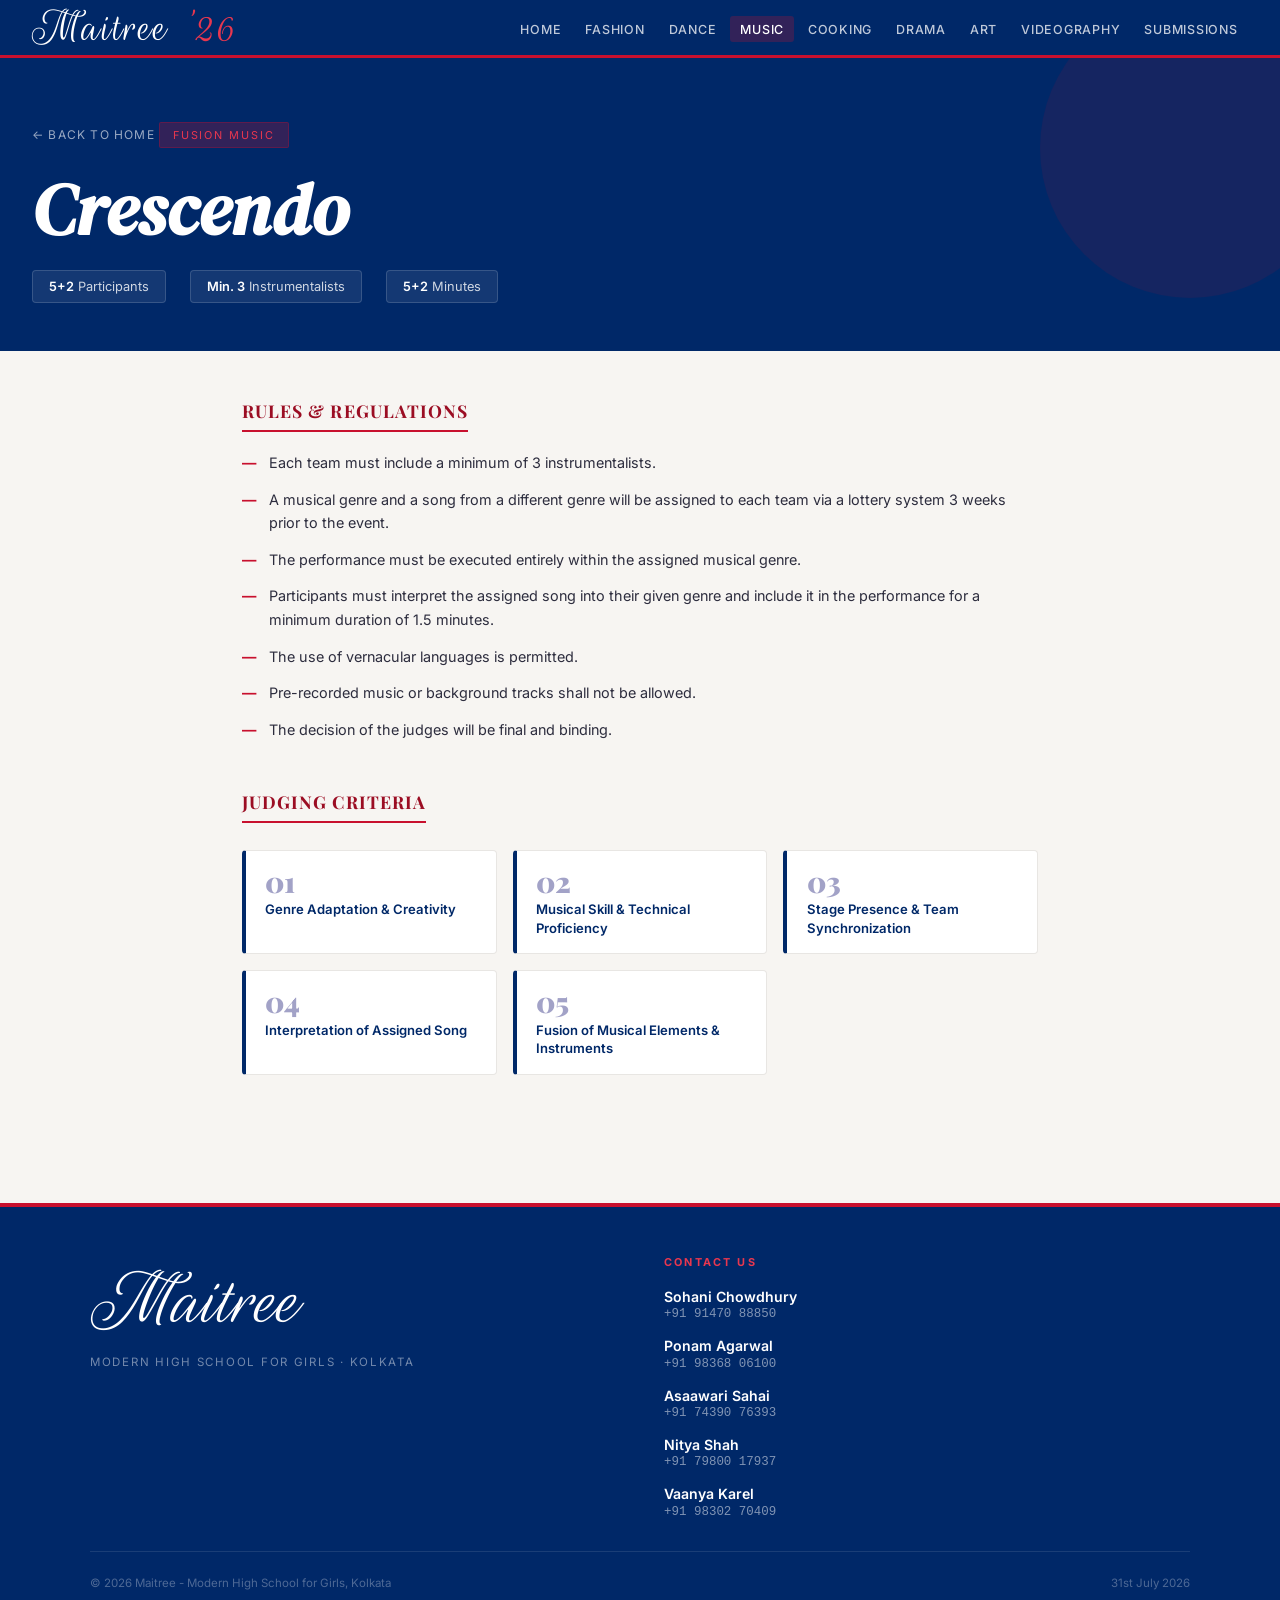
==== crescendo.html @ f15493b9 "Add files via upload" ====
<!DOCTYPE html>
<html lang="en">
<head>
  <meta charset="UTF-8">
  <meta name="viewport" content="width=device-width, initial-scale=1.0">
  <title>Crescendo - Maitree 2026</title>
  <link rel="stylesheet" href="style.css">
  <link rel="preconnect" href="https://fonts.googleapis.com">
  <link rel="preconnect" href="https://fonts.gstatic.com" crossorigin>
  <link href="https://fonts.googleapis.com/css2?family=Gamja+Flower&family=Rouge+Script&display=swap" rel="stylesheet">
</head>
<body>

  <!-- navbar -->
  <nav>
    <a class="nav-logo" href="index.html">Maitree <span>'26</span></a>
    <ul class="nav-links" id="navLinks">
      <li><a href="index.html">Home</a></li>
      <li><a href="metamorphosis.html">Fashion</a></li>
      <li><a href="footnotes.html">Dance</a></li>
      <li><a href="crescendo.html" class="active">Music</a></li>
      <li><a href="whisked.html">Cooking</a></li>
      <li><a href="curtain.html">Drama</a></li>
      <li><a href="stroked.html">Art</a></li>
      <li><a href="cue.html">Videography</a></li>
      <li><a href="submissions.html">Submissions</a></li>
    </ul>
    <div class="hamburger" id="hamburger" onclick="toggleMenu()">
      <span></span><span></span><span></span>
    </div>
  </nav>

  <div class="page-wrapper">

    <!-- main -->
    <div class="event-hero">
      <a class="back-btn" href="index.html">← Back to Home</a>
      <span class="event-type-tag">Fusion Music</span>
      <h1 class="event-title">Crescendo</h1>
      <div class="event-quickstats">
        <span class="stat-pill"><strong>5+2</strong> Participants</span>
        <span class="stat-pill"><strong>Min. 3</strong> Instrumentalists</span>
        <span class="stat-pill"><strong>5+2</strong> Minutes</span>
      </div>
    </div>

    <!-- content -->
    <div class="event-content">

      <div class="content-block fade-in">
        <h3>Rules &amp; Regulations</h3>
        <ul class="rules-list">
          <li>Each team must include a minimum of 3 instrumentalists.</li>
          <li>A musical genre and a song from a different genre will be assigned to each team via a lottery system 3 weeks prior to the event.</li>
          <li>The performance must be executed entirely within the assigned musical genre.</li>
          <li>Participants must interpret the assigned song into their given genre and include it in the performance for a minimum duration of 1.5 minutes.</li>
          <li>The use of vernacular languages is permitted.</li>
          <li>Pre-recorded music or background tracks shall not be allowed.</li>
          <li>The decision of the judges will be final and binding.</li>
        </ul>
      </div>

      <div class="content-block fade-in">
        <h3>Judging Criteria</h3>
        <div class="judging-grid">
          <div class="judging-item"><div class="num">01</div><p>Genre Adaptation &amp; Creativity</p></div>
          <div class="judging-item"><div class="num">02</div><p>Musical Skill &amp; Technical Proficiency</p></div>
          <div class="judging-item"><div class="num">03</div><p>Stage Presence &amp; Team Synchronization</p></div>
          <div class="judging-item"><div class="num">04</div><p>Interpretation of Assigned Song</p></div>
          <div class="judging-item"><div class="num">05</div><p>Fusion of Musical Elements &amp; Instruments</p></div>
        </div>
      </div>

    </div>

    <!-- footer -->
    <footer>
      <div class="footer-inner">
        <div>
          <div class="footer-brand">Maitree</div>
          <div class="footer-school">Modern High School for Girls · Kolkata</div>
        </div>
        <div class="footer-contact">
          <h4>Contact Us</h4>
          <ul class="contact-list">
            <li><span class="contact-name">Sohani Chowdhury</span><span class="contact-num">+91 91470 88850</span></li>
            <li><span class="contact-name">Ponam Agarwal</span><span class="contact-num">+91 98368 06100</span></li>
            <li><span class="contact-name">Asaawari Sahai</span><span class="contact-num">+91 74390 76393</span></li>
            <li><span class="contact-name">Nitya Shah</span><span class="contact-num">+91 79800 17937</span></li>
            <li><span class="contact-name">Vaanya Karel</span><span class="contact-num">+91 98302 70409</span></li>
          </ul>
        </div>
      </div>
      <div class="footer-bottom">
        <span>© 2026 Maitree - Modern High School for Girls, Kolkata</span>
        <span>31st July 2026</span>
      </div>
    </footer>

  </div>

  <script>
    function toggleMenu() { document.getElementById('navLinks').classList.toggle('open'); }
    setTimeout(() => { document.querySelectorAll('.fade-in').forEach(el => el.classList.add('visible')); }, 150);
  </script>
</body>
</html>
---- style.css ----
@import url('https://fonts.googleapis.com/css2?family=Playfair+Display:ital,wght@0,400;0,700;0,900;1,400&family=Inter:wght@300;400;500;600&family=DM+Serif+Display:ital@0;1&display=swap');

:root {
  --red: #C8102E;
  --red-dark: #9B0D23;
  --red-light: #E8374F;
  --blue: #002868;
  --blue-mid: #1A3A7C;
  --blue-light: #2D5FB7;
  --white: #FFFFFF;
  --off-white: #F7F5F2;
  --grey: #E8E6E3;
  --text: #1A1A2E;
  --text-muted: #5A5A72;
}

*, *::before, *::after { box-sizing: border-box; margin: 0; padding: 0; }
html { scroll-behavior: smooth; }
body {
  font-family: 'Inter', sans-serif;
  background: var(--off-white);
  color: var(--text);
  overflow-x: hidden;
}

/* navbar */
nav {
  position: fixed; top: 0; left: 0; right: 0; z-index: 1000;
  background: var(--blue);
  display: flex; align-items: center; justify-content: space-between;
  padding: 0 2rem;
  height: 58px;
  border-bottom: 3px solid var(--red);
}

.nav-logo {
  font-family: "Rouge Script", cursive;
  font-weight: 400;
  font-style: normal;
  font-size: 3rem;
  color: var(--white);
  letter-spacing: 0.04em;
  text-decoration: none;
}
.nav-logo span { color: var(--red-light); }

.nav-links {
  display: flex; gap: 0.2rem; align-items: center; list-style: none;
}

.nav-links a {
  color: rgba(255,255,255,0.75);
  text-decoration: none;
  font-size: 0.78rem;
  font-weight: 500;
  letter-spacing: 0.06em;
  text-transform: uppercase;
  padding: 0.35rem 0.65rem;
  border-radius: 3px;
  transition: all 0.2s;
}
.nav-links a:hover,
.nav-links a.active {
  color: var(--white);
  background: rgba(200,16,46,0.25);
}

.hamburger {
  display: none; flex-direction: column; gap: 5px;
  cursor: pointer; padding: 4px;
}
.hamburger span { width: 24px; height: 2px; background: white; border-radius: 2px; }

/* wrapper */
.page-wrapper { padding-top: 58px; min-height: 100vh; }

/* footer */
footer {
  background: var(--blue);
  color: rgba(255,255,255,0.7);
  padding: 3rem 2rem;
  border-top: 4px solid var(--red);
}

.footer-inner {
  max-width: 1100px; margin: 0 auto;
  display: grid; grid-template-columns: 1fr 1fr;
  gap: 3rem; align-items: start;
}

.footer-brand {
  font-family: "Rouge Script", cursive;
  font-weight: 400;
  font-style: normal;
  font-size: 5rem; color: var(--white);
  font-style: italic; margin-bottom: 0.4rem;
}

.footer-school {
  font-size: 0.72rem; letter-spacing: 0.15em;
  text-transform: uppercase; color: rgba(255,255,255,0.45);
  margin-bottom: 1rem;
}

.footer-desc {
  font-size: 0.82rem; line-height: 1.7;
  color: rgba(255,255,255,0.5);
}

.footer-contact h4 {
  font-size: 0.68rem; letter-spacing: 0.2em;
  text-transform: uppercase; color: var(--red-light);
  margin-bottom: 1.2rem;
}

.contact-list { list-style: none; display: flex; flex-direction: column; gap: 1rem; }
.contact-list li { display: flex; flex-direction: column; gap: 0.15rem; }
.contact-name { font-size: 0.88rem; font-weight: 600; color: var(--white); }
.contact-num { font-size: 0.78rem; color: rgba(255,255,255,0.5); font-family: 'Courier New', monospace; }

.footer-bottom {
  max-width: 1100px; margin: 2rem auto 0;
  padding-top: 1.5rem;
  border-top: 1px solid rgba(255,255,255,0.1);
  display: flex; justify-content: space-between; align-items: center;
  flex-wrap: wrap; gap: 1rem;
  font-size: 0.72rem; color: rgba(255,255,255,0.3);
}

/* main */
.event-hero {
  background: var(--blue);
  padding: 4rem 2rem 3rem;
  position: relative; overflow: hidden;
}

.event-hero::after {
  content: '';
  position: absolute; right: -60px; top: -60px;
  width: 300px; height: 300px; border-radius: 50%;
  background: rgba(200,16,46,0.1);
}

.back-btn {
  display: inline-flex; align-items: center; gap: 0.5rem;
  color: rgba(255,255,255,0.6);
  font-size: 0.75rem; letter-spacing: 0.1em; text-transform: uppercase;
  cursor: pointer; border: none; background: none;
  margin-bottom: 2rem; transition: color 0.2s; text-decoration: none;
}
.back-btn:hover { color: var(--white); }

.event-type-tag {
  display: inline-block;
  background: rgba(200,16,46,0.25); color: var(--red-light);
  font-size: 0.68rem; letter-spacing: 0.18em; text-transform: uppercase;
  padding: 0.3rem 0.8rem; border-radius: 2px;
  border: 1px solid rgba(200,16,46,0.3); margin-bottom: 1rem;
}

.event-title {
  font-family: 'DM Serif Display', serif;
  font-size: clamp(2.5rem, 6vw, 4.5rem);
  color: var(--white); font-style: italic;
  line-height: 1; margin-bottom: 1rem; position: relative; z-index: 1;
}

.event-quickstats {
  display: flex; flex-wrap: wrap; gap: 1.5rem;
  margin-top: 1.5rem; position: relative; z-index: 1;
}

.stat-pill {
  background: rgba(255,255,255,0.08);
  border: 1px solid rgba(255,255,255,0.15);
  border-radius: 4px; padding: 0.5rem 1rem;
  color: rgba(255,255,255,0.8); font-size: 0.8rem;
}
.stat-pill strong { color: var(--white); font-weight: 600; }

/* content */
.event-content {
  max-width: 860px; margin: 0 auto;
  padding: 3rem 2rem 5rem;
}

.content-block { margin-bottom: 3rem; }

.content-block h3 {
  font-family: 'Playfair Display', serif;
  font-size: 1.1rem; font-weight: 700; color: var(--red-dark);
  letter-spacing: 0.06em; text-transform: uppercase;
  margin-bottom: 1.2rem; padding-bottom: 0.5rem;
  border-bottom: 2px solid var(--red); display: inline-block;
}

.rules-list { list-style: none; display: flex; flex-direction: column; gap: 0.8rem; }

.rules-list li {
  display: flex; gap: 0.8rem;
  font-size: 0.9rem; line-height: 1.65; color: #2D2D3E;
}
.rules-list li::before { content: '—'; color: var(--red); flex-shrink: 0; font-weight: 700; }

.judging-grid {
  display: grid;
  grid-template-columns: repeat(auto-fill, minmax(220px, 1fr));
  gap: 1rem; margin-top: 0.5rem;
}

.judging-item {
  background: var(--white);
  border: 1px solid var(--grey);
  border-left: 4px solid var(--blue);
  border-radius: 4px; padding: 1rem 1.2rem;
}
.judging-item .num {
  font-family: 'Playfair Display', serif;
  font-size: 1.8rem; font-weight: 900;
  color: #a2a2c7; line-height: 1; margin-bottom: 0.3rem;
}
.judging-item p { font-size: 0.82rem; font-weight: 600; color: var(--blue); line-height: 1.4; }

.round-badge {
  display: inline-block; background: var(--red); color: white;
  font-size: 0.65rem; letter-spacing: 0.12em; text-transform: uppercase;
  padding: 0.25rem 0.7rem; border-radius: 2px; margin-bottom: 1rem;
}
.round-badge.blue { background: var(--blue); }

.round-block {
  background: var(--white); border: 1px solid var(--grey);
  border-radius: 6px; padding: 1.5rem; margin-bottom: 1.5rem;
}
.round-block h4 {
  font-family: 'Playfair Display', serif;
  font-size: 1.05rem; font-weight: 700; color: var(--blue); margin-bottom: 0.3rem;
}
.round-block .round-meta { font-size: 0.75rem; color: var(--text-muted); margin-bottom: 1rem; }

/* fade */
.fade-in { opacity: 0; transform: translateY(18px); transition: opacity 0.5s, transform 0.5s; }
.fade-in.visible { opacity: 1; transform: none; }

/* responsive */
@media (max-width: 768px) {
  .nav-links { display: none; flex-direction: column; }
  .nav-links.open {
    display: flex; position: fixed;
    top: 58px; left: 0; right: 0;
    background: var(--blue); padding: 1rem;
    border-bottom: 2px solid var(--red); z-index: 999;
  }
  .hamburger { display: flex; }
  .footer-inner { grid-template-columns: 1fr; gap: 2rem; }
}
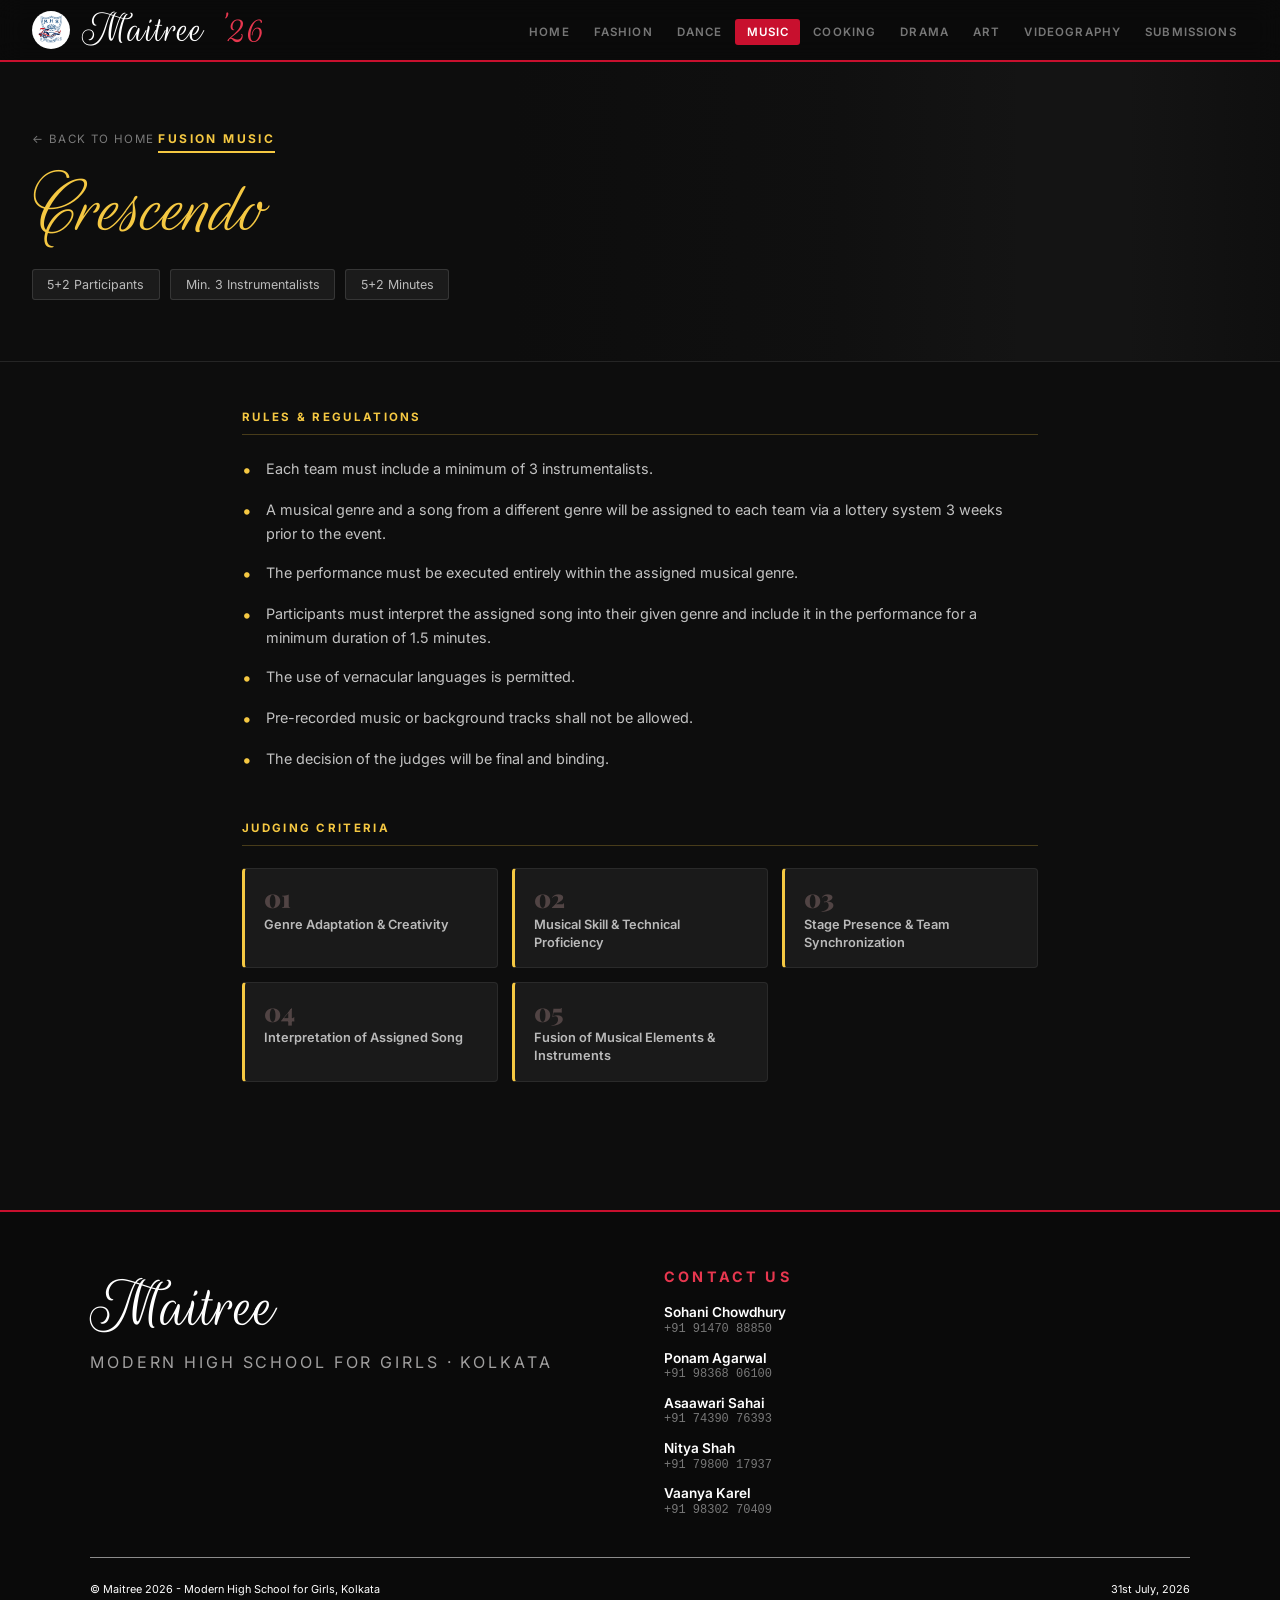
==== commit 223b7b9f: "Add files via upload" ====
--- a/crescendo.html
+++ b/crescendo.html
@@ -13,7 +13,10 @@
 
   <!-- navbar -->
   <nav>
+    <div class="nav-left">
+    <img src="logo.png" class="nav-img">
     <a class="nav-logo" href="index.html">Maitree <span>'26</span></a>
+  </div>
     <ul class="nav-links" id="navLinks">
       <li><a href="index.html">Home</a></li>
       <li><a href="metamorphosis.html">Fashion</a></li>
@@ -33,14 +36,14 @@
   <div class="page-wrapper">
 
     <!-- main -->
-    <div class="event-hero">
+    <div class="event-hero music">
       <a class="back-btn" href="index.html">← Back to Home</a>
       <span class="event-type-tag">Fusion Music</span>
       <h1 class="event-title">Crescendo</h1>
       <div class="event-quickstats">
-        <span class="stat-pill"><strong>5+2</strong> Participants</span>
-        <span class="stat-pill"><strong>Min. 3</strong> Instrumentalists</span>
-        <span class="stat-pill"><strong>5+2</strong> Minutes</span>
+        <span class="stat-pill">5+2 Participants</span>
+        <span class="stat-pill">Min. 3 Instrumentalists</span>
+        <span class="stat-pill">5+2 Minutes</span>
       </div>
     </div>
 
@@ -92,8 +95,8 @@
         </div>
       </div>
       <div class="footer-bottom">
-        <span>© 2026 Maitree - Modern High School for Girls, Kolkata</span>
-        <span>31st July 2026</span>
+        <span>© Maitree 2026 - Modern High School for Girls, Kolkata</span>
+        <span>31st July, 2026</span>
       </div>
     </footer>
 
--- a/style.css
+++ b/style.css
@@ -1,256 +1,487 @@
-@import url('https://fonts.googleapis.com/css2?family=Playfair+Display:ital,wght@0,400;0,700;0,900;1,400&family=Inter:wght@300;400;500;600&family=DM+Serif+Display:ital@0;1&display=swap');
-
-:root {
-  --red: #C8102E;
-  --red-dark: #9B0D23;
-  --red-light: #E8374F;
-  --blue: #002868;
-  --blue-mid: #1A3A7C;
-  --blue-light: #2D5FB7;
-  --white: #FFFFFF;
-  --off-white: #F7F5F2;
-  --grey: #E8E6E3;
-  --text: #1A1A2E;
-  --text-muted: #5A5A72;
-}
-
-*, *::before, *::after { box-sizing: border-box; margin: 0; padding: 0; }
-html { scroll-behavior: smooth; }
-body {
-  font-family: 'Inter', sans-serif;
-  background: var(--off-white);
-  color: var(--text);
-  overflow-x: hidden;
-}
-
-/* navbar */
-nav {
-  position: fixed; top: 0; left: 0; right: 0; z-index: 1000;
-  background: var(--blue);
-  display: flex; align-items: center; justify-content: space-between;
-  padding: 0 2rem;
-  height: 58px;
-  border-bottom: 3px solid var(--red);
-}
-
-.nav-logo {
-  font-family: "Rouge Script", cursive;
-  font-weight: 400;
-  font-style: normal;
-  font-size: 3rem;
-  color: var(--white);
-  letter-spacing: 0.04em;
-  text-decoration: none;
-}
-.nav-logo span { color: var(--red-light); }
-
-.nav-links {
-  display: flex; gap: 0.2rem; align-items: center; list-style: none;
-}
-
-.nav-links a {
-  color: rgba(255,255,255,0.75);
-  text-decoration: none;
-  font-size: 0.78rem;
-  font-weight: 500;
-  letter-spacing: 0.06em;
-  text-transform: uppercase;
-  padding: 0.35rem 0.65rem;
-  border-radius: 3px;
-  transition: all 0.2s;
-}
-.nav-links a:hover,
-.nav-links a.active {
-  color: var(--white);
-  background: rgba(200,16,46,0.25);
-}
-
-.hamburger {
-  display: none; flex-direction: column; gap: 5px;
-  cursor: pointer; padding: 4px;
-}
-.hamburger span { width: 24px; height: 2px; background: white; border-radius: 2px; }
-
-/* wrapper */
-.page-wrapper { padding-top: 58px; min-height: 100vh; }
-
-/* footer */
-footer {
-  background: var(--blue);
-  color: rgba(255,255,255,0.7);
-  padding: 3rem 2rem;
-  border-top: 4px solid var(--red);
-}
-
-.footer-inner {
-  max-width: 1100px; margin: 0 auto;
-  display: grid; grid-template-columns: 1fr 1fr;
-  gap: 3rem; align-items: start;
-}
-
-.footer-brand {
-  font-family: "Rouge Script", cursive;
-  font-weight: 400;
-  font-style: normal;
-  font-size: 5rem; color: var(--white);
-  font-style: italic; margin-bottom: 0.4rem;
-}
-
-.footer-school {
-  font-size: 0.72rem; letter-spacing: 0.15em;
-  text-transform: uppercase; color: rgba(255,255,255,0.45);
-  margin-bottom: 1rem;
-}
-
-.footer-desc {
-  font-size: 0.82rem; line-height: 1.7;
-  color: rgba(255,255,255,0.5);
-}
-
-.footer-contact h4 {
-  font-size: 0.68rem; letter-spacing: 0.2em;
-  text-transform: uppercase; color: var(--red-light);
-  margin-bottom: 1.2rem;
-}
-
-.contact-list { list-style: none; display: flex; flex-direction: column; gap: 1rem; }
-.contact-list li { display: flex; flex-direction: column; gap: 0.15rem; }
-.contact-name { font-size: 0.88rem; font-weight: 600; color: var(--white); }
-.contact-num { font-size: 0.78rem; color: rgba(255,255,255,0.5); font-family: 'Courier New', monospace; }
-
-.footer-bottom {
-  max-width: 1100px; margin: 2rem auto 0;
-  padding-top: 1.5rem;
-  border-top: 1px solid rgba(255,255,255,0.1);
-  display: flex; justify-content: space-between; align-items: center;
-  flex-wrap: wrap; gap: 1rem;
-  font-size: 0.72rem; color: rgba(255,255,255,0.3);
-}
-
-/* main */
-.event-hero {
-  background: var(--blue);
-  padding: 4rem 2rem 3rem;
-  position: relative; overflow: hidden;
-}
-
-.event-hero::after {
-  content: '';
-  position: absolute; right: -60px; top: -60px;
-  width: 300px; height: 300px; border-radius: 50%;
-  background: rgba(200,16,46,0.1);
-}
-
-.back-btn {
-  display: inline-flex; align-items: center; gap: 0.5rem;
-  color: rgba(255,255,255,0.6);
-  font-size: 0.75rem; letter-spacing: 0.1em; text-transform: uppercase;
-  cursor: pointer; border: none; background: none;
-  margin-bottom: 2rem; transition: color 0.2s; text-decoration: none;
-}
-.back-btn:hover { color: var(--white); }
-
-.event-type-tag {
-  display: inline-block;
-  background: rgba(200,16,46,0.25); color: var(--red-light);
-  font-size: 0.68rem; letter-spacing: 0.18em; text-transform: uppercase;
-  padding: 0.3rem 0.8rem; border-radius: 2px;
-  border: 1px solid rgba(200,16,46,0.3); margin-bottom: 1rem;
-}
-
-.event-title {
-  font-family: 'DM Serif Display', serif;
-  font-size: clamp(2.5rem, 6vw, 4.5rem);
-  color: var(--white); font-style: italic;
-  line-height: 1; margin-bottom: 1rem; position: relative; z-index: 1;
-}
-
-.event-quickstats {
-  display: flex; flex-wrap: wrap; gap: 1.5rem;
-  margin-top: 1.5rem; position: relative; z-index: 1;
-}
-
-.stat-pill {
-  background: rgba(255,255,255,0.08);
-  border: 1px solid rgba(255,255,255,0.15);
-  border-radius: 4px; padding: 0.5rem 1rem;
-  color: rgba(255,255,255,0.8); font-size: 0.8rem;
-}
-.stat-pill strong { color: var(--white); font-weight: 600; }
-
-/* content */
-.event-content {
-  max-width: 860px; margin: 0 auto;
-  padding: 3rem 2rem 5rem;
-}
-
-.content-block { margin-bottom: 3rem; }
-
-.content-block h3 {
-  font-family: 'Playfair Display', serif;
-  font-size: 1.1rem; font-weight: 700; color: var(--red-dark);
-  letter-spacing: 0.06em; text-transform: uppercase;
-  margin-bottom: 1.2rem; padding-bottom: 0.5rem;
-  border-bottom: 2px solid var(--red); display: inline-block;
-}
-
-.rules-list { list-style: none; display: flex; flex-direction: column; gap: 0.8rem; }
-
-.rules-list li {
-  display: flex; gap: 0.8rem;
-  font-size: 0.9rem; line-height: 1.65; color: #2D2D3E;
-}
-.rules-list li::before { content: '—'; color: var(--red); flex-shrink: 0; font-weight: 700; }
-
-.judging-grid {
-  display: grid;
-  grid-template-columns: repeat(auto-fill, minmax(220px, 1fr));
-  gap: 1rem; margin-top: 0.5rem;
-}
-
-.judging-item {
-  background: var(--white);
-  border: 1px solid var(--grey);
-  border-left: 4px solid var(--blue);
-  border-radius: 4px; padding: 1rem 1.2rem;
-}
-.judging-item .num {
-  font-family: 'Playfair Display', serif;
-  font-size: 1.8rem; font-weight: 900;
-  color: #a2a2c7; line-height: 1; margin-bottom: 0.3rem;
-}
-.judging-item p { font-size: 0.82rem; font-weight: 600; color: var(--blue); line-height: 1.4; }
-
-.round-badge {
-  display: inline-block; background: var(--red); color: white;
-  font-size: 0.65rem; letter-spacing: 0.12em; text-transform: uppercase;
-  padding: 0.25rem 0.7rem; border-radius: 2px; margin-bottom: 1rem;
-}
-.round-badge.blue { background: var(--blue); }
-
-.round-block {
-  background: var(--white); border: 1px solid var(--grey);
-  border-radius: 6px; padding: 1.5rem; margin-bottom: 1.5rem;
-}
-.round-block h4 {
-  font-family: 'Playfair Display', serif;
-  font-size: 1.05rem; font-weight: 700; color: var(--blue); margin-bottom: 0.3rem;
-}
-.round-block .round-meta { font-size: 0.75rem; color: var(--text-muted); margin-bottom: 1rem; }
-
-/* fade */
-.fade-in { opacity: 0; transform: translateY(18px); transition: opacity 0.5s, transform 0.5s; }
-.fade-in.visible { opacity: 1; transform: none; }
-
-/* responsive */
-@media (max-width: 768px) {
-  .nav-links { display: none; flex-direction: column; }
-  .nav-links.open {
-    display: flex; position: fixed;
-    top: 58px; left: 0; right: 0;
-    background: var(--blue); padding: 1rem;
-    border-bottom: 2px solid var(--red); z-index: 999;
-  }
-  .hamburger { display: flex; }
-  .footer-inner { grid-template-columns: 1fr; gap: 2rem; }
-}   +@import url('https://fonts.googleapis.com/css2?family=Playfair+Display:ital,wght@0,400;0,700;0,900;1,400&family=Inter:wght@300;400;500;600;700&family=DM+Serif+Display:ital@0;1&family=Rouge+Script&family=Gamja+Flower&display=swap');
+
+:root {
+  /* Core palette — matches the PDF dark aesthetic */
+  --black:      #0d0d0d;
+  --black-soft: #141414;
+  --card-bg:    #1a1a1a;
+  --border:     rgba(255,255,255,0.07);
+
+  /* Accent colours pulled from the PDF graphics */
+  --red:        #C8102E;
+  --red-dark:   #9B0D23;
+  --red-light:  #E8374F;
+  --blue:       #002868;
+  --blue-mid:   #1A3A7C;
+  --blue-light: #2D5FB7;
+  --gold:       #f5c842;
+  --teal:       #00c9c9;
+  --pink:       #e040a0;
+  --green:      #4caf7d;
+
+  --white:      #FFFFFF;
+  --off-white:  #F0EEE9;
+  --text:       rgba(255,255,255,0.88);
+  --text-muted: rgba(255,255,255,0.45);
+  --text-dim:   rgba(255,255,255,0.25);
+}
+
+.btn-pdf {
+  background: transparent;
+  color: rgba(255,255,255,0.5);
+  border: 1px solid rgba(255,255,255,0.12);
+  padding: 0.8rem 2.2rem;
+  border-radius: 3px;
+  font-size: 0.78rem; font-weight: 700;
+  letter-spacing: 0.12em; text-transform: uppercase;
+  cursor: pointer; transition: all 0.2s;
+  text-decoration: none; display: inline-block;
+}
+.btn-pdf:hover {
+  color: var(--gold);
+  border-color: var(--gold);
+}
+
+*, *::before, *::after { box-sizing: border-box; margin: 0; padding: 0; }
+html { scroll-behavior: smooth; }
+body {
+  font-family: 'Inter', sans-serif;
+  background: var(--black);
+  color: var(--text);
+  overflow-x: hidden;
+}
+
+/* =====================
+   NAVIGATION
+===================== */
+nav {
+  position: fixed; top: 0; left: 0; right: 0; z-index: 1000;
+  background: rgba(10,10,10,0.92);
+  backdrop-filter: blur(12px);
+  -webkit-backdrop-filter: blur(12px);
+  display: flex; align-items: center; justify-content: space-between;
+  padding: 0 2rem;
+  height: 62px;
+  border-bottom: 2px solid var(--red);
+}
+
+.nav-left {
+  display: flex; align-items: center; gap: 0.75rem; flex-shrink: 0;
+}
+
+.nav-img {
+  height: 38px; width: 38px;
+  object-fit: contain; border-radius: 50%; flex-shrink: 0;
+}
+
+.nav-logo {
+  font-family: "Rouge Script", cursive;
+  font-size: 2.8rem;
+  color: var(--white);
+  letter-spacing: 0.02em;
+  text-decoration: none;
+  line-height: 1;
+}
+.nav-logo span { color: var(--red-light); }
+
+.nav-links {
+  display: flex; gap: 0.1rem; align-items: center; list-style: none;
+}
+.nav-links a {
+  color: var(--text-muted);
+  text-decoration: none;
+  font-size: 0.72rem;
+  font-weight: 600;
+  letter-spacing: 0.1em;
+  text-transform: uppercase;
+  padding: 0.4rem 0.7rem;
+  border-radius: 3px;
+  transition: all 0.2s;
+  white-space: nowrap;
+}
+.nav-links a:hover { color: var(--white); background: rgba(255,255,255,0.06); }
+.nav-links a.active {
+  color: var(--white);
+  background: var(--red);
+}
+
+.hamburger {
+  display: none; flex-direction: column; gap: 5px;
+  cursor: pointer; padding: 6px; flex-shrink: 0;
+}
+.hamburger span { width: 24px; height: 2px; background: white; border-radius: 2px; transition: all 0.3s; }
+
+/* =====================
+   PAGE WRAPPER
+===================== */
+.page-wrapper { padding-top: 62px; min-height: 100vh; }
+
+/* =====================
+   EVENT HERO  (dark, graphic right)
+===================== */
+.event-hero {
+  background: var(--black-soft);
+  padding: 4rem 2rem 3rem;
+  position: relative;
+  overflow: hidden;
+  min-height: 300px;
+  border-bottom: 1px solid var(--border);
+}
+
+/* left-to-right gradient so text stays readable */
+.event-hero::before {
+  content: '';
+  position: absolute; inset: 0;
+  background: linear-gradient(
+    to right,
+    rgba(13,13,13,1)   0%,
+    rgba(13,13,13,1)   40%,
+    rgba(13,13,13,0.6) 65%,
+    rgba(13,13,13,0)   80%,
+    rgba(13,13,13,0)   88%,
+    rgba(13,13,13,0.7) 100%
+  );
+  z-index: 1;
+}
+
+.event-hero .back-btn,
+.event-hero .event-type-tag,
+.event-hero .event-title,
+.event-hero .event-quickstats {
+  position: relative; z-index: 2;
+}
+
+/* the graphic image */
+.event-hero-graphic {
+  position: absolute;
+  right: -30px; top: 50%;
+  transform: translateY(-50%);
+  height: 150%; width: auto;
+  object-fit: contain;
+  opacity: 0.9;
+  mix-blend-mode: screen;
+  z-index: 0;
+  pointer-events: none;
+  filter: saturate(1.4) brightness(1.1);
+}
+
+.back-btn {
+  display: inline-flex; align-items: center; gap: 0.5rem;
+  color: var(--text-muted);
+  font-size: 0.72rem; letter-spacing: 0.12em; text-transform: uppercase;
+  cursor: pointer; border: none; background: none;
+  margin-bottom: 1.5rem; transition: color 0.2s; text-decoration: none;
+}
+.back-btn:hover { color: var(--white); }
+
+.event-type-tag {
+  display: inline-block;
+  background: transparent;
+  color: var(--gold);
+  font-size: 0.75rem; font-weight: 700;
+  letter-spacing: 0.2em; text-transform: uppercase;
+  padding: 0.3rem 0;
+  margin-bottom: 0.6rem;
+  border-bottom: 2px solid var(--gold);
+}
+
+/* each event gets its own accent colour via a modifier class */
+.event-hero.dance   .event-type-tag { color: var(--teal);  border-color: var(--teal); }
+.event-hero.music   .event-type-tag { color: var(--gold);  border-color: var(--gold); }
+.event-hero.fashion .event-type-tag { color: var(--pink);  border-color: var(--pink); }
+.event-hero.cooking .event-type-tag { color: var(--green); border-color: var(--green); }
+.event-hero.drama   .event-type-tag { color: #f08060;      border-color: #f08060; }
+.event-hero.art     .event-type-tag { color: #c070ff;      border-color: #c070ff; }
+.event-hero.video   .event-type-tag { color: var(--teal);  border-color: var(--teal); }
+
+.event-title {
+  margin-bottom: 1.2rem;
+  position: relative; z-index: 1;
+  font-family: "Rouge Script", cursive;
+      font-size: 5rem;
+      color: var(--white);
+      line-height: 1;
+      font-weight: 400;
+      font-style: italic;
+}
+
+/* colour the event title per event */
+.event-hero.dance   .event-title { color: var(--teal); }
+.event-hero.music   .event-title { color: var(--gold); }
+.event-hero.fashion .event-title { color: var(--pink); }
+.event-hero.cooking .event-title { color: #a8ff78; }
+.event-hero.drama   .event-title { color: #f4a460; }
+.event-hero.art     .event-title { color: #d070ff; }
+.event-hero.video   .event-title { color: var(--teal); }
+
+.event-quickstats {
+  display: flex; flex-wrap: wrap; gap: 0.65rem;
+  margin-top: 0.5rem; position: relative; z-index: 1;
+}
+.stat-pill {
+  background: rgba(255,255,255,0.06);
+  border: 1px solid rgba(255,255,255,0.12);
+  border-radius: 3px; padding: 0.45rem 0.9rem;
+  color: rgba(255,255,255,0.7); font-size: 0.78rem;
+}
+.stat-pill strong { color: var(--white); font-weight: 700; }
+
+/* =====================
+   EVENT CONTENT
+===================== */
+.event-content {
+  max-width: 860px; margin: 0 auto;
+  padding: 3rem 2rem 5rem;
+}
+
+.content-block { margin-bottom: 3rem; }
+
+.content-block h3 {
+  font-family: 'Inter', sans-serif;
+  font-size: 0.72rem; font-weight: 700;
+  color: var(--gold);
+  letter-spacing: 0.2em; text-transform: uppercase;
+  margin-bottom: 1.4rem; padding-bottom: 0.6rem;
+  border-bottom: 1px solid rgba(245,200,66,0.25);
+  display: block;
+}
+
+/* per-event accent on section headings */
+.event-hero.dance   ~ .event-content .content-block h3 { color: var(--teal); border-color: rgba(0,201,201,0.2); }
+.event-hero.fashion ~ .event-content .content-block h3 { color: var(--pink); border-color: rgba(224,64,160,0.2); }
+.event-hero.cooking ~ .event-content .content-block h3 { color: #a8ff78; border-color: rgba(168,255,120,0.2); }
+.event-hero.drama   ~ .event-content .content-block h3 { color: #f4a460; border-color: rgba(244,164,96,0.2); }
+.event-hero.art     ~ .event-content .content-block h3 { color: #d070ff; border-color: rgba(208,112,255,0.2); }
+.event-hero.video   ~ .event-content .content-block h3 { color: var(--teal); border-color: rgba(0,201,201,0.2); }
+
+.rules-list { list-style: none; display: flex; flex-direction: column; gap: 0.9rem; }
+.rules-list li {
+  display: flex; gap: 0.9rem;
+  font-size: 0.9rem; line-height: 1.7;
+  color: rgba(255,255,255,0.75);
+}
+.rules-list li::before {
+  content: '•';
+  color: var(--gold); flex-shrink: 0;
+  font-size: 1.1rem; line-height: 1.5;
+}
+
+/* per-event bullet colour */
+.event-hero.dance   ~ .event-content .rules-list li::before { color: var(--teal); }
+.event-hero.fashion ~ .event-content .rules-list li::before { color: var(--pink); }
+.event-hero.cooking ~ .event-content .rules-list li::before { color: #a8ff78; }
+.event-hero.drama   ~ .event-content .rules-list li::before { color: #f4a460; }
+.event-hero.art     ~ .event-content .rules-list li::before { color: #d070ff; }
+.event-hero.video   ~ .event-content .rules-list li::before { color: var(--teal); }
+
+.judging-grid {
+  display: grid;
+  grid-template-columns: repeat(auto-fill, minmax(200px, 1fr));
+  gap: 0.85rem; margin-top: 0.5rem;
+}
+.judging-item {
+  background: var(--card-bg);
+  border: 1px solid var(--border);
+  border-left: 3px solid var(--gold);
+  border-radius: 4px; padding: 1rem 1.2rem;
+  transition: background 0.2s;
+}
+.judging-item:hover { background: #222; }
+.judging-item .num {
+  font-family: 'Playfair Display', serif;
+  font-size: 1.6rem; font-weight: 900;
+  color: rgba(206, 165, 165, 0.304);
+  line-height: 1; margin-bottom: 0.3rem;
+}
+.judging-item p {
+  font-size: 0.8rem; font-weight: 600;
+  color: rgba(255,255,255,0.7); line-height: 1.4;
+}
+
+/* per-event judging border */
+.event-hero.dance   ~ .event-content .judging-item { border-left-color: var(--teal); }
+.event-hero.fashion ~ .event-content .judging-item { border-left-color: var(--pink); }
+.event-hero.cooking ~ .event-content .judging-item { border-left-color: #a8ff78; }
+.event-hero.drama   ~ .event-content .judging-item { border-left-color: #f4a460; }
+.event-hero.art     ~ .event-content .judging-item { border-left-color: #d070ff; }
+.event-hero.video   ~ .event-content .judging-item { border-left-color: var(--teal); }
+
+.round-badge {
+  display: inline-block; background: var(--red); color: white;
+  font-size: 0.62rem; letter-spacing: 0.14em; text-transform: uppercase;
+  padding: 0.25rem 0.7rem; border-radius: 2px; margin-bottom: 1rem;
+  font-weight: 700;
+}
+.round-badge.blue { background: var(--blue-mid); }
+
+.round-block {
+  background: var(--card-bg);
+  border: 1px solid var(--border);
+  border-radius: 6px; padding: 1.5rem; margin-bottom: 1.5rem;
+}
+.round-block h4 {
+  font-family: 'Inter', sans-serif;
+  font-size: 0.95rem; font-weight: 700;
+  color: var(--white); margin-bottom: 0.25rem;
+}
+.round-block .round-meta {
+  font-size: 0.72rem; color: var(--text-muted); margin-bottom: 1rem;
+}
+
+/* =====================
+   FOOTER
+===================== */
+footer {
+  background: #0a0a0a;
+  color: var(--text-muted);
+  padding: 3.5rem 2rem 2rem;
+  border-top: 2px solid var(--red);
+}
+
+.footer-inner {
+  max-width: 1100px; margin: 0 auto;
+  display: grid; grid-template-columns: 1fr 1fr;
+  gap: 3rem; align-items: start;
+}
+
+.footer-brand {
+  font-family: "Rouge Script", cursive;
+  font-size: 4.5rem; color: var(--white);
+  line-height: 1.1; margin-bottom: 0.3rem;
+}
+
+.footer-school {
+  font-size: 1rem; letter-spacing: 0.18em;
+  text-transform: uppercase; color: rgb(160, 159, 159);
+  margin-bottom: 0.8rem;
+}
+
+.footer-desc {
+  font-size: 0.8rem; line-height: 1.7; color: var(--text-muted);
+}
+
+.footer-contact h4 {
+  font-size: 0.9rem; letter-spacing: 0.22em;
+  text-transform: uppercase; color: var(--red-light);
+  margin-bottom: 1.2rem; font-weight: 700;
+}
+
+.contact-list { list-style: none; display: flex; flex-direction: column; gap: 0.85rem; }
+.contact-list li { display: flex; flex-direction: column; gap: 0.1rem; }
+.contact-name { font-size: 0.85rem; font-weight: 600; color: var(--white); }
+.contact-num { font-size: 0.75rem; color: var(--text-muted); font-family: 'Courier New', monospace; }
+
+.footer-bottom {
+  max-width: 1100px; margin: 2.5rem auto 0;
+  padding-top: 1.5rem;
+  border-top: 1px solid rgba(255, 255, 255, 0.529);
+  display: flex; justify-content: space-between; align-items: center;
+  flex-wrap: wrap; gap: 0.8rem;
+  font-size: 0.68rem; color: var(--text-dim);
+  color: white;
+}
+
+.nav-left {
+  display: flex;
+  align-items: center;
+  gap: 0.75rem;
+  flex-shrink: 0;
+}
+
+.nav-img {
+  height: 38px;
+  width: 38px;
+  object-fit: contain;
+  border-radius: 50%;
+  flex-shrink: 0;
+}
+
+@media (max-width: 600px) {
+  .nav-img {
+    height: 30px;
+    width: 30px;
+  }
+}
+
+/* =====================
+   FADE IN
+===================== */
+.fade-in { opacity: 0; transform: translateY(16px); transition: opacity 0.55s, transform 0.55s; }
+.fade-in.visible { opacity: 1; transform: none; }
+
+/* =====================
+   RESPONSIVE — ≤1024px
+===================== */
+@media (max-width: 1024px) {
+  .nav-links a { font-size: 0.67rem; padding: 0.35rem 0.5rem; }
+  .nav-logo { font-size: 2.3rem; }
+}
+
+/* =====================
+   RESPONSIVE — ≤900px (hamburger)
+===================== */
+@media (max-width: 900px) {
+  .nav-links { display: none; }
+  .nav-links.open {
+    display: flex; flex-direction: column; align-items: flex-start;
+    position: fixed; top: 62px; left: 0; right: 0;
+    background: rgba(10,10,10,0.97);
+    backdrop-filter: blur(16px);
+    padding: 1rem 1.5rem 1.5rem;
+    border-bottom: 2px solid var(--red);
+    z-index: 999; gap: 0.2rem;
+    box-shadow: 0 8px 32px rgba(0,0,0,0.5);
+  }
+  .nav-links.open li { width: 100%; }
+  .nav-links.open a {
+    display: block; width: 100%;
+    font-size: 0.88rem; padding: 0.7rem 0.8rem;
+    border-radius: 4px;
+  }
+  .hamburger { display: flex; }
+  .footer-inner { grid-template-columns: 1fr; gap: 2rem; }
+  .footer-brand { font-size: 3.5rem; }
+  .event-hero { padding: 3rem 1.5rem 2.5rem; }
+  .judging-grid { grid-template-columns: repeat(2, 1fr); }
+}
+
+/* =====================
+   RESPONSIVE — ≤600px
+===================== */
+@media (max-width: 600px) {
+  nav { padding: 0 1rem; height: 56px; }
+  .page-wrapper { padding-top: 56px; }
+  .nav-logo { font-size: 1.9rem; }
+  .nav-img { height: 30px; width: 30px; }
+  .nav-links.open { top: 56px; }
+
+  .event-hero { padding: 2rem 1rem 2rem; min-height: auto; }
+  .event-title { font-size: clamp(2.2rem, 11vw, 3.5rem); }
+  .event-type-tag { font-size: 0.65rem; }
+  .back-btn { font-size: 0.68rem; margin-bottom: 1rem; }
+  .event-quickstats { gap: 0.45rem; }
+  .stat-pill { font-size: 0.72rem; padding: 0.35rem 0.65rem; }
+  .event-hero-graphic { height: 90%; opacity: 0.5; right: -20px; }
+
+  .event-content { padding: 1.5rem 1rem 3rem; }
+  .content-block h3 { font-size: 0.68rem; }
+  .rules-list li { font-size: 0.84rem; }
+  .judging-grid { grid-template-columns: 1fr !important; }
+  .judging-item .num { font-size: 1.3rem; }
+
+  .round-block { padding: 1rem; }
+  .round-block .round-meta { font-size: 0.68rem; }
+
+  .footer-brand { font-size: 3rem; }
+  .footer-school { font-size: 0.6rem; }
+  .footer-bottom { flex-direction: column; align-items: flex-start; font-size: 0.63rem; }
+}
+
+/* =====================
+   RESPONSIVE — ≤380px
+===================== */
+@media (max-width: 380px) {
+  .nav-logo { font-size: 1.6rem; }
+  .event-title { font-size: clamp(1.9rem, 12vw, 2.8rem); }
+  .stat-pill { font-size: 0.65rem; padding: 0.3rem 0.5rem; }
+}
